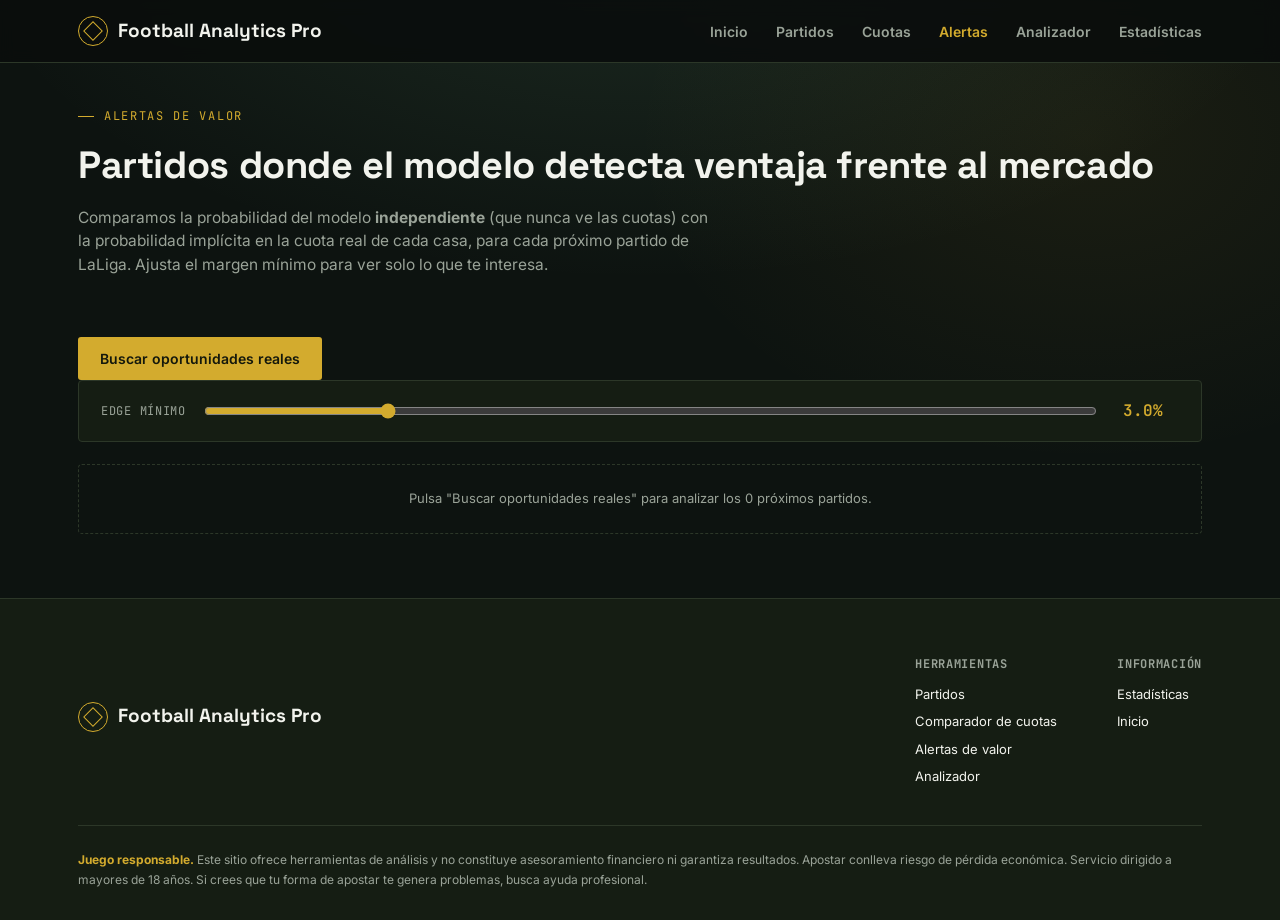
==== alertas.html @ 7ebad23a "varios compartimentos" ====
<!DOCTYPE html>
<html lang="es">
<head>
<meta charset="UTF-8">
<meta name="viewport" content="width=device-width, initial-scale=1.0">
<title>Alertas de valor — Football Analytics Pro</title>
<meta name="description" content="Escanea los próximos partidos reales de LaLiga y encuentra dónde el modelo independiente ve más valor que las casas de apuestas.">
<link rel="preconnect" href="https://fonts.googleapis.com">
<link rel="preconnect" href="https://fonts.gstatic.com" crossorigin>
<link href="https://fonts.googleapis.com/css2?family=Space+Grotesk:wght@500;600;700&family=Inter:wght@400;500;600;700&family=JetBrains+Mono:wght@400;500;600;700&display=swap" rel="stylesheet">
<link rel="stylesheet" href="styles.css">
</head>
<body>

<header>
  <div class="header-inner">
    <a class="logo" href="index.html"><span class="mark"></span> Football Analytics Pro</a>
    <nav>
      <a href="index.html">Inicio</a>
      <a href="partidos.html">Partidos</a>
      <a href="cuotas.html">Cuotas</a>
      <a href="alertas.html" class="active">Alertas</a>
      <a href="analizador.html">Analizador</a>
      <a href="estadisticas.html">Estadísticas</a>
    </nav>
  </div>
</header>

<div class="wrap">
  <div class="page-header">
    <div class="eyebrow">Alertas de valor</div>
    <h1>Partidos donde el modelo detecta ventaja frente al mercado</h1>
    <p class="lead">Comparamos la probabilidad del modelo <b>independiente</b> (que nunca ve las cuotas) con la probabilidad implícita en la cuota real de cada casa, para cada próximo partido de LaLiga. Ajusta el margen mínimo para ver solo lo que te interesa.</p>
  </div>
</div>

<section class="section" style="border-top:none; padding-top:20px;">
  <div class="wrap">

    <div class="predict-actions">
      <button class="btn" id="scanValueBtn" onclick="scanRealValueBets()">Buscar oportunidades reales</button>
      <span class="odds-hint" id="alertsProgress"></span>
    </div>

    <div class="threshold-row">
      <label for="thresholdInput">Edge mínimo</label>
      <input type="range" id="thresholdInput" min="0" max="15" step="0.5" value="3" oninput="renderAlerts()">
      <span class="threshold-value" id="thresholdValue">3.0%</span>
      <span class="alerts-count" id="alertsCount"></span>
    </div>

    <div id="alertsList">
      <div class="alerts-empty">Cargando próximos partidos…</div>
    </div>
  </div>
</section>

<footer>
  <div class="wrap">
    <div class="footer-grid">
      <div class="logo"><span class="mark"></span> Football Analytics Pro</div>
      <div class="footer-cols">
        <div class="footer-col">
          <h4>Herramientas</h4>
          <a href="partidos.html">Partidos</a>
          <a href="cuotas.html">Comparador de cuotas</a>
          <a href="alertas.html">Alertas de valor</a>
          <a href="analizador.html">Analizador</a>
        </div>
        <div class="footer-col">
          <h4>Información</h4>
          <a href="estadisticas.html">Estadísticas</a>
          <a href="index.html">Inicio</a>
        </div>
      </div>
    </div>
    <div class="responsible">
      <b>Juego responsable.</b> Este sitio ofrece herramientas de análisis y no constituye asesoramiento financiero ni garantiza resultados. Apostar conlleva riesgo de pérdida económica. Servicio dirigido a mayores de 18 años. Si crees que tu forma de apostar te genera problemas, busca ayuda profesional.
    </div>
  </div>
</footer>

<script src="common.js"></script>
<script>
let VALUE_DATA = [];
let VALUE_SCAN_RUNNING = false;

function findOddsEventForFixture(fixture){
  const h = normalizeKey(fixture.home), a = normalizeKey(fixture.away);
  return RAW_ODDS_EVENTS.find(ev => {
    const eh = normalizeKey(ev.home_team || "");
    const ea = normalizeKey(ev.away_team || "");
    return (eh.includes(h) || h.includes(eh)) && (ea.includes(a) || a.includes(ea));
  }) || null;
}

function averageOddsFromEvent(ev){
  const homeVals = [], drawVals = [], awayVals = [];
  (ev.bookmakers || []).forEach(b => {
    const outcomes = b.markets?.[0]?.outcomes || [];
    const price = name => outcomes.find(o => o.name === name)?.price;
    const h = price(ev.home_team), d = price("Draw"), a = price(ev.away_team);
    if(h) homeVals.push(h);
    if(d) drawVals.push(d);
    if(a) awayVals.push(a);
  });
  if(!homeVals.length || !drawVals.length || !awayVals.length) return null;
  const avg = arr => +(arr.reduce((s, v) => s + v, 0) / arr.length).toFixed(2);
  return {
    home: avg(homeVals), draw: avg(drawVals), away: avg(awayVals),
    bestHome: Math.max(...homeVals), bestDraw: Math.max(...drawVals), bestAway: Math.max(...awayVals),
  };
}

// Escanea los próximos partidos reales y compara la probabilidad del
// modelo INDEPENDIENTE (sin_cuotas — nunca ve el mercado) contra las
// cuotas reales. Comparar con "con_cuotas" sería circular: ese modelo
// ya se construye a partir del propio mercado.
async function scanRealValueBets(){
  if(VALUE_SCAN_RUNNING) return;
  VALUE_SCAN_RUNNING = true;

  const btn = document.getElementById("scanValueBtn");
  const progress = document.getElementById("alertsProgress");
  btn.disabled = true;
  VALUE_DATA = [];

  await loadAllRealOdds(SPORT_KEY);

  const candidates = DEMO_FIXTURES
    .map(f => ({ fixture: f, event: findOddsEventForFixture(f) }))
    .filter(c => c.event);

  if(candidates.length === 0){
    progress.textContent = "";
    document.getElementById("alertsCount").textContent = "0 oportunidades";
    document.getElementById("alertsList").innerHTML =
      `<div class="alerts-empty">No hay cuotas reales de mercado todavía para los próximos partidos.</div>`;
    btn.disabled = false;
    VALUE_SCAN_RUNNING = false;
    return;
  }

  for(let i = 0; i < candidates.length; i++){
    const { fixture, event } = candidates[i];
    progress.textContent = `Analizando partido ${i + 1} de ${candidates.length}: ${fixture.home} — ${fixture.away}…`;

    const homeR = resolveModelTeamName(fixture.home);
    const awayR = resolveModelTeamName(fixture.away);
    if(!homeR.name || !awayR.name) continue;

    const priced = averageOddsFromEvent(event);
    if(!priced) continue;

    const matchDate = fixture.isoDate || new Date().toISOString().slice(0, 10);

    try {
      const res = await fetch("/api/predict", {
        method: "POST",
        headers: { "Content-Type": "application/json" },
        body: JSON.stringify({
          home_team: homeR.name,
          away_team: awayR.name,
          match_date: matchDate,
          season: seasonFromDate(matchDate),
          odds_h: priced.home,
          odds_d: priced.draw,
          odds_a: priced.away,
        }),
      });
      const json = await res.json();
      if(!res.ok || json.ok === false) continue;

      const probs = json.data.sin_cuotas.probabilities;
      VALUE_DATA.push({
        fixture,
        outcomes: [
          { label: "1 · " + fixture.home, modelProb: Math.round(probs.H * 100), odd: priced.bestHome },
          { label: "X · Empate", modelProb: Math.round(probs.D * 100), odd: priced.bestDraw },
          { label: "2 · " + fixture.away, modelProb: Math.round(probs.A * 100), odd: priced.bestAway },
        ],
      });
    } catch (err) {
      continue;
    }
  }

  progress.textContent = "";
  btn.disabled = false;
  VALUE_SCAN_RUNNING = false;
  renderAlerts();
}

function renderAlerts(){
  const threshold = parseFloat(document.getElementById("thresholdInput").value);
  document.getElementById("thresholdValue").textContent = threshold.toFixed(1) + "%";

  const opportunities = [];
  VALUE_DATA.forEach(entry => {
    entry.outcomes.forEach(o => {
      const implied = 1 / o.odd;
      const edge = (o.modelProb / 100) - implied;
      if(edge * 100 >= threshold){
        opportunities.push({ fixture: entry.fixture, outcome: o, edge: edge * 100, implied: implied * 100 });
      }
    });
  });

  opportunities.sort((a, b) => b.edge - a.edge);

  document.getElementById("alertsCount").textContent =
    opportunities.length === 1 ? "1 oportunidad" : `${opportunities.length} oportunidades`;

  const list = document.getElementById("alertsList");
  if(VALUE_DATA.length === 0){
    list.innerHTML = `<div class="alerts-empty">Todavía no se ha analizado ningún partido. Pulsa "Buscar oportunidades reales" arriba.</div>`;
    return;
  }
  if(opportunities.length === 0){
    list.innerHTML = `<div class="alerts-empty">Ningún resultado real supera el edge mínimo seleccionado. Baja el umbral.</div>`;
    return;
  }

  list.innerHTML = opportunities.map(op => `
    <div class="alert-card">
      <div class="alert-match">${op.fixture.home} — ${op.fixture.away}<span>${op.fixture.comp} · ${op.outcome.label}</span></div>
      <div class="alert-metric"><div class="k">Cuota</div><div class="v">${op.outcome.odd.toFixed(2)}</div></div>
      <div class="alert-metric"><div class="k">Modelo (sin cuotas)</div><div class="v">${op.outcome.modelProb}%</div></div>
      <div class="alert-metric"><div class="k">Implícita</div><div class="v">${op.implied.toFixed(1)}%</div></div>
      <div class="alert-metric"><div class="k">Edge</div><div class="v pos">+${op.edge.toFixed(1)}%</div></div>
      <a class="btn secondary" style="grid-column:1/-1; justify-self:start"
        href="partidos.html?home=${encodeURIComponent(op.fixture.home)}&away=${encodeURIComponent(op.fixture.away)}">Ver informe del partido →</a>
    </div>
  `).join("");
}

(async () => {
  await loadModelTeams();
  await loadRealFixtures(LEAGUE_ID, SEASON);
  document.getElementById("alertsList").innerHTML =
    `<div class="alerts-empty">Pulsa "Buscar oportunidades reales" para analizar los ${DEMO_FIXTURES.length} próximos partidos.</div>`;
})();
</script>
</body>
</html>
---- styles.css ----
/* Estilos compartidos por todas las páginas de Football Analytics Pro.
   Un solo archivo para no repetir ~500 líneas de CSS en cada página —
   cada .html solo enlaza esto con <link rel="stylesheet" href="styles.css">,
   sin build step, igual de simple que antes. */

:root{
  --bg:            #0d1310;
  --surface:       #151d13;
  --surface-alt:   #1d271a;
  --line:          #2c3728;
  --gold:          #d3ab2e;
  --gold-dim:      #96792a;
  --pitch:         #4a7c59;
  --pitch-bright:  #7fc292;
  --text:          #f2f3ed;
  --text-muted:    #9aa398;
  --danger:        #d16657;
  --success:       #5cae7c;

  --font-display: 'Space Grotesk', sans-serif;
  --font-body: 'Inter', sans-serif;
  --font-mono: 'JetBrains Mono', monospace;
}

*{ box-sizing:border-box; }
html{ scroll-behavior:smooth; }

body{
  margin:0;
  background:
    radial-gradient(ellipse 1100px 600px at 50% -10%, rgba(127,194,146,0.14), transparent 62%),
    radial-gradient(ellipse 700px 500px at 85% 15%, rgba(211,171,46,0.07), transparent 65%),
    var(--bg);
  color:var(--text);
  font-family:var(--font-body);
  line-height:1.5;
}

a{ color:inherit; }

h1,h2,h3{
  font-family:var(--font-display);
  margin:0;
  letter-spacing:-0.01em;
}

.mono{ font-family:var(--font-mono); }

.eyebrow{
  font-family:var(--font-mono);
  text-transform:uppercase;
  letter-spacing:0.14em;
  font-size:12px;
  color:var(--gold);
  display:flex;
  align-items:center;
  gap:10px;
}
.eyebrow::before{
  content:"";
  width:16px; height:1px;
  background:var(--gold);
  display:inline-block;
}

.wrap{
  max-width:1180px;
  margin:0 auto;
  padding:0 28px;
}

/* ---------- header / navegación compartida ---------- */
header{
  position:sticky; top:0; z-index:50;
  background:rgba(10,14,12,0.92);
  backdrop-filter:blur(8px);
  border-bottom:1px solid var(--line);
}
.header-inner{
  max-width:1180px; margin:0 auto; padding:16px 28px;
  display:flex; align-items:center; justify-content:space-between;
  gap:20px;
}
@media (max-width:820px){
  .header-inner{ flex-wrap:wrap; }
}
.logo{
  display:flex; align-items:center; gap:10px;
  font-family:var(--font-display); font-weight:700; font-size:19px;
  text-decoration:none;
}
.logo .mark{
  width:30px; height:30px; border-radius:50%;
  border:1.5px solid var(--gold);
  display:flex; align-items:center; justify-content:center;
  position:relative;
}
.logo .mark::before{
  content:"";
  width:12px; height:12px;
  border:1px solid var(--gold);
  transform:rotate(45deg);
}
nav{ display:flex; gap:28px; }
nav a{
  text-decoration:none;
  font-size:14px; font-weight:600;
  color:var(--text-muted);
  transition:color .15s ease;
}
nav a:hover, nav a:focus-visible{ color:var(--text); }
nav a:focus-visible{ outline:2px solid var(--gold); outline-offset:4px; }
nav a.active{ color:var(--gold); }
nav a{ white-space:nowrap; }

/* En pantallas estrechas la navegación no desaparece (con varias
   páginas ya no es un simple ancla a una sección: es la única forma
   de moverse entre ellas) — pasa a una tira horizontal deslizable. */
@media (max-width:820px){
  nav{
    width:100%; order:3;
    overflow-x:auto; gap:20px;
    padding-top:12px; margin-top:4px;
    border-top:1px solid var(--line);
    -webkit-overflow-scrolling:touch;
  }
}

/* ---------- ticker (signature element) ---------- */
.ticker-outer{
  background:var(--surface);
  border-bottom:1px solid var(--line);
  overflow:hidden;
  white-space:nowrap;
  position:relative;
}
.ticker-outer::before, .ticker-outer::after{
  content:"";
  position:absolute; top:0; bottom:0; width:60px; z-index:2;
}
.ticker-outer::before{ left:0; background:linear-gradient(90deg, var(--surface), transparent); }
.ticker-outer::after{ right:0; background:linear-gradient(270deg, var(--surface), transparent); }
.ticker-track{
  display:inline-flex;
  animation:scrollTicker 38s linear infinite;
  padding:10px 0;
}
.ticker-track span{
  font-family:var(--font-mono);
  font-size:12.5px;
  color:var(--text-muted);
  padding:0 26px;
  border-right:1px solid var(--line);
}
.ticker-track span b{ color:var(--gold); font-weight:600; }
.ticker-track span .up{ color:var(--success); }
.ticker-track span .down{ color:var(--danger); }
@keyframes scrollTicker{
  from{ transform:translateX(0); }
  to{ transform:translateX(-50%); }
}
@media (prefers-reduced-motion: reduce){
  .ticker-track{ animation:none; }
}

/* ---------- hero ---------- */
.hero{
  position:relative;
  padding:72px 0 56px;
  overflow:hidden;
}
.hero::before{
  content:"";
  position:absolute;
  inset:0;
  background-image:
    linear-gradient(var(--line) 1px, transparent 1px),
    linear-gradient(90deg, var(--line) 1px, transparent 1px);
  background-size:64px 64px;
  background-position:center -1px;
  -webkit-mask-image:linear-gradient(to bottom, black 0%, black 40%, transparent 88%);
  mask-image:linear-gradient(to bottom, black 0%, black 40%, transparent 88%);
  opacity:0.9;
  pointer-events:none;
}
.hero-inner{ position:relative; z-index:1; max-width:1180px; margin:0 auto; padding:0 28px; }
.hero h1{
  font-size:clamp(32px, 5vw, 52px);
  font-weight:700;
  max-width:820px;
  margin-top:14px;
}
.hero p.lead{
  color:var(--text-muted);
  font-size:17px;
  max-width:560px;
  margin-top:16px;
}

/* ---------- cabecera de página interior (Partidos, Cuotas...) ---------- */
.page-header{
  padding:44px 0 8px;
}
.page-header h1{
  font-size:clamp(26px, 4vw, 38px);
  margin-top:12px;
}
.page-header p.lead{
  color:var(--text-muted);
  font-size:15.5px;
  max-width:640px;
  margin-top:12px;
}
.back-link{
  display:inline-flex; align-items:center; gap:6px;
  font-family:var(--font-mono); font-size:12.5px; color:var(--text-muted);
  text-decoration:none; margin-bottom:18px;
}
.back-link:hover{ color:var(--gold); }

.predictor{
  margin-top:40px;
  background:var(--surface);
  border:1px solid var(--line);
  border-radius:4px;
  padding:28px;
  max-width:760px;
}
.predictor-head{
  display:flex; justify-content:space-between; align-items:baseline;
  flex-wrap:wrap; gap:10px; margin-bottom:20px;
}
.predictor-head h3{ font-size:17px; }
.badge-demo{
  font-family:var(--font-mono); font-size:11px;
  color:var(--gold); border:1px solid var(--gold-dim);
  padding:3px 8px; border-radius:20px; white-space:nowrap;
}

.match-row{
  display:grid;
  grid-template-columns:1fr auto 1fr;
  gap:14px; align-items:center;
}
@media (max-width:560px){ .match-row{ grid-template-columns:1fr; } }

.field label{
  display:block; font-size:12px; color:var(--text-muted);
  margin-bottom:6px; font-family:var(--font-mono); text-transform:uppercase; letter-spacing:.06em;
}
input, select, textarea{
  width:100%;
  background:var(--surface-alt);
  border:1px solid var(--line);
  color:var(--text);
  padding:12px 14px;
  border-radius:3px;
  font-family:var(--font-body);
  font-size:14px;
}
textarea{ resize:vertical; }
input:focus-visible, select:focus-visible, button:focus-visible{
  outline:2px solid var(--gold); outline-offset:2px;
}
.vs-mark{
  font-family:var(--font-mono); color:var(--gold-dim);
  font-size:13px; text-align:center; padding-top:18px;
}

.btn{
  font-family:var(--font-body); font-weight:600; font-size:14px;
  background:var(--gold); color:#14180c;
  border:none; padding:13px 22px; border-radius:3px;
  cursor:pointer; transition:background .15s ease, transform .1s ease;
}
.btn:hover{ background:#dbb539; }
.btn:active{ transform:translateY(1px); }
.btn.secondary{
  background:transparent; color:var(--text); border:1px solid var(--line);
}
.btn.secondary:hover{ border-color:var(--gold-dim); }
.btn:disabled{ opacity:.55; cursor:default; }

.predict-actions{ margin-top:18px; display:flex; gap:12px; flex-wrap:wrap; }

.odds-row{
  display:grid;
  grid-template-columns:1fr 1fr 1fr 1fr;
  gap:10px; margin-top:14px;
}
.odds-row .field label{ font-size:11px; }
@media (max-width:560px){ .odds-row{ grid-template-columns:1fr 1fr; } }
.odds-hint{ font-size:12px; color:var(--text-muted); margin-top:8px; }
.advanced-markets{ margin-top:14px; border:1px solid var(--line); border-radius:3px; padding:12px 14px; }
.advanced-markets summary{ cursor:pointer; font-family:var(--font-mono); font-size:12px; text-transform:uppercase; letter-spacing:.06em; color:var(--gold-dim); }
.advanced-markets[open] summary{ margin-bottom:4px; }
.goal-markets-row{ display:grid; grid-template-columns:repeat(auto-fit, minmax(160px,1fr)); gap:12px; margin-top:12px; }
.goal-markets-row .xg-item{ background:var(--surface-alt); border:1px solid var(--line); border-radius:3px; padding:10px 12px; font-family:var(--font-mono); font-size:12px; color:var(--text-muted); }
.goal-markets-row .xg-item b{ display:block; font-family:var(--font-body); font-size:16px; color:var(--text); margin-top:4px; }
.predict-status{
  font-size:12px; margin-top:12px; font-family:var(--font-mono);
  min-height:16px;
}
.predict-status.ok{ color:var(--success); }
.predict-status.err{ color:var(--danger); }
.odds-source-tag{
  display:inline-block; font-family:var(--font-mono); font-size:11px;
  padding:2px 8px; border-radius:20px; margin-top:8px;
}
.odds-source-tag.live{ color:var(--success); border:1px solid var(--success); }
.odds-source-tag.demo{ color:var(--danger); border:1px solid var(--danger); }
.model-toggle{ display:flex; gap:8px; margin-top:14px; flex-wrap:wrap; }
.model-toggle-btn{
  font-family:var(--font-mono); font-size:11px; padding:7px 12px;
  border-radius:20px; border:1px solid var(--line); background:transparent;
  color:var(--text-muted); cursor:pointer;
}
.model-toggle-btn.active{ border-color:var(--gold); color:var(--gold); }
.model-toggle-hint{ font-size:12px; color:var(--text-muted); margin-top:8px; }

.result-panel{
  margin-top:22px; padding-top:22px; border-top:1px dashed var(--line);
  display:none;
}
.result-panel.visible{ display:block; }
.result-headline{ font-family:var(--font-display); font-size:19px; margin-bottom:16px; }
.prob-bars{ display:flex; flex-direction:column; gap:10px; }
.prob-row{ display:grid; grid-template-columns:110px 1fr 52px; gap:12px; align-items:center; }
.prob-row .label{ font-size:13px; color:var(--text-muted); }
.prob-track{ height:8px; background:var(--surface-alt); border-radius:20px; overflow:hidden; }
.prob-fill{ height:100%; background:linear-gradient(90deg, var(--gold-dim), var(--gold)); border-radius:20px; transition:width .5s ease; }
.prob-value{ font-family:var(--font-mono); font-size:13px; text-align:right; }
.xg-row{ display:flex; gap:28px; margin-top:18px; flex-wrap:wrap; }
.xg-item{ font-family:var(--font-mono); font-size:13px; color:var(--text-muted); }
.xg-item b{ display:block; font-size:22px; color:var(--text); font-family:var(--font-display); }

.ai-analysis{
  margin-top:18px; padding:16px 18px;
  background:var(--surface-alt); border:1px solid var(--line); border-radius:3px;
  font-size:13.5px; color:var(--text-muted); display:none;
}
.ai-analysis.visible{ display:block; }
.ai-analysis .ai-label{
  font-family:var(--font-mono); font-size:11px; text-transform:uppercase;
  letter-spacing:.06em; color:var(--gold); margin-bottom:8px; display:block;
}

/* ---------- generic section ---------- */
.section{ padding:64px 0; border-top:1px solid var(--line); }
.section:first-of-type{ border-top:none; }
.section-head{ margin-bottom:34px; max-width:640px; }
.section-head h2{ font-size:clamp(24px,3vw,32px); margin-top:12px; }
.section-head p{ color:var(--text-muted); margin-top:10px; font-size:15px; }

/* ---------- odds comparator ---------- */
.odds-table-wrap{
  background:var(--surface);
  border:1px solid var(--line);
  border-radius:4px;
  overflow-x:auto;
}
table{ width:100%; border-collapse:collapse; min-width:620px; }
thead th{
  text-align:left; font-family:var(--font-mono); font-size:11.5px;
  text-transform:uppercase; letter-spacing:.06em; color:var(--text-muted);
  padding:14px 18px; border-bottom:1px solid var(--line);
  white-space:nowrap;
}
tbody td{
  padding:14px 18px; font-size:14px; border-bottom:1px solid var(--line);
  font-family:var(--font-mono);
}
tbody tr:last-child td{ border-bottom:none; }
tbody td.bookie{ font-family:var(--font-body); font-weight:600; }
td.best{ color:var(--success); position:relative; }
td.best::after{ content:"▲"; font-size:9px; margin-left:6px; }

.arb-banner{
  margin-top:16px; padding:14px 18px; border-radius:4px;
  font-family:var(--font-mono); font-size:13px;
  border:1px solid var(--line); background:var(--surface-alt);
}
.arb-banner.active{ border-color:var(--success); color:var(--success); }
.arb-banner.inactive{ color:var(--text-muted); }

/* ---------- filtros ---------- */
.filters-bar{
  display:flex; flex-wrap:wrap; gap:12px; align-items:center;
  margin-bottom:20px;
}
.filters-bar .field{ min-width:170px; }
.filters-bar .field label{ margin-bottom:6px; }
.chip-group{ display:flex; flex-wrap:wrap; gap:8px; }
.chip{
  display:inline-flex; align-items:center; gap:7px;
  background:var(--surface-alt); border:1px solid var(--line);
  padding:8px 13px; border-radius:20px;
  font-family:var(--font-mono); font-size:12.5px; color:var(--text-muted);
  cursor:pointer; user-select:none; transition:border-color .15s ease, color .15s ease;
}
.chip input{ display:none; }
.chip .dot{ width:7px; height:7px; border-radius:50%; background:var(--line); transition:background .15s ease; }
.chip.active{ color:var(--text); border-color:var(--gold-dim); }
.chip.active .dot{ background:var(--gold); }

/* ---------- gráfico de cuotas ---------- */
.chart-panel{
  margin-top:18px;
  background:var(--surface); border:1px solid var(--line); border-radius:4px;
  padding:22px;
}
.chart-head{
  display:flex; justify-content:space-between; align-items:baseline;
  flex-wrap:wrap; gap:10px; margin-bottom:16px;
}
.chart-head h3{ font-size:15px; }
.chart-legend{ display:flex; gap:16px; }
.legend-item{ display:flex; align-items:center; gap:7px; font-family:var(--font-mono); font-size:12px; color:var(--text-muted); }
.legend-item .dot{ width:8px; height:8px; border-radius:50%; }
.chart-svg-wrap{ width:100%; overflow-x:auto; }
.chart-svg-wrap svg{ display:block; width:100%; height:auto; min-width:520px; }
.chart-axis-label{ font-family:var(--font-mono); font-size:10px; fill:var(--text-muted); }

/* ---------- alertas de valor ---------- */
.threshold-row{
  display:flex; align-items:center; gap:16px; flex-wrap:wrap;
  background:var(--surface); border:1px solid var(--line); border-radius:4px;
  padding:18px 22px; margin-bottom:22px;
}
.threshold-row label{
  font-family:var(--font-mono); font-size:12px; text-transform:uppercase;
  letter-spacing:.06em; color:var(--text-muted); white-space:nowrap;
}
.threshold-row input[type="range"]{
  flex:1; min-width:160px; accent-color:var(--gold);
  background:transparent; padding:0;
}
.threshold-value{
  font-family:var(--font-mono); font-weight:600; color:var(--gold);
  min-width:48px; text-align:right;
}
.alerts-count{ font-family:var(--font-mono); font-size:12px; color:var(--text-muted); }

.alert-card{
  display:grid;
  grid-template-columns:1fr auto auto auto auto;
  align-items:center; gap:18px;
  padding:16px 20px; background:var(--surface); border:1px solid var(--line);
  border-left:3px solid var(--success);
  border-radius:4px; margin-bottom:10px;
}
@media (max-width:820px){
  .alert-card{ grid-template-columns:1fr 1fr; row-gap:10px; }
}
.alert-match{ font-weight:600; font-size:14px; }
.alert-match span{ display:block; font-family:var(--font-mono); font-size:11.5px; color:var(--text-muted); font-weight:400; margin-top:2px; }
.alert-metric{ text-align:right; }
.alert-metric .k{ font-family:var(--font-mono); font-size:10.5px; text-transform:uppercase; color:var(--text-muted); letter-spacing:.05em; }
.alert-metric .v{ font-family:var(--font-mono); font-size:15px; font-weight:600; }
.alert-metric .v.pos{ color:var(--success); }
.alerts-empty{
  padding:24px; text-align:center; color:var(--text-muted); font-size:13px;
  border:1px dashed var(--line); border-radius:4px;
}

/* ---------- analyzer ---------- */
.analyzer-grid{
  display:grid; grid-template-columns:1fr 1fr; gap:24px;
}
@media (max-width:760px){ .analyzer-grid{ grid-template-columns:1fr; } }
.panel{
  background:var(--surface); border:1px solid var(--line); border-radius:4px; padding:26px;
}
.panel h3{ font-size:16px; margin-bottom:18px; }
.field-grid{ display:grid; grid-template-columns:1fr 1fr; gap:14px; }
.field-grid .field.full{ grid-column:1/-1; }

.analyzer-output{ margin-top:20px; display:flex; flex-direction:column; gap:12px; }
.out-row{
  display:flex; justify-content:space-between; align-items:center;
  padding:12px 14px; background:var(--surface-alt); border-radius:3px;
  font-size:13px;
}
.out-row .val{ font-family:var(--font-mono); font-weight:600; font-size:14px; }
.out-row.highlight{ border:1px solid var(--gold-dim); }
.out-row .val.pos{ color:var(--success); }
.out-row .val.neg{ color:var(--danger); }

/* ---------- stats ---------- */
.stats-grid{ display:grid; grid-template-columns:repeat(3,1fr); gap:20px; }
@media (max-width:820px){ .stats-grid{ grid-template-columns:1fr 1fr; } }
@media (max-width:560px){ .stats-grid{ grid-template-columns:1fr; } }
.stat-card{
  background:var(--surface); border:1px solid var(--line); border-radius:4px; padding:22px;
}
.stat-card .eyebrow{ margin-bottom:10px; }
.stat-card h3{ font-size:17px; margin-bottom:14px; }
.stat-line{
  display:flex; justify-content:space-between; font-size:13px;
  padding:8px 0; border-bottom:1px solid var(--line); color:var(--text-muted);
}
.stat-line:last-child{ border-bottom:none; }
.stat-line b{ color:var(--text); font-family:var(--font-mono); font-weight:600; }

/* ---------- fixtures / partidos ---------- */
.fixture{
  display:grid; grid-template-columns:100px 1fr 160px;
  align-items:center; gap:18px;
  padding:18px; background:var(--surface); border:1px solid var(--line);
  border-radius:4px; margin-bottom:12px;
  cursor:pointer; transition:border-color .15s ease;
}
.fixture:hover, .fixture:focus-visible{ border-color:var(--gold-dim); }
.fixture.active{ border-color:var(--gold); }
@media (max-width:640px){ .fixture{ grid-template-columns:1fr; text-align:left; } }
.fixture .time{ font-family:var(--font-mono); font-size:12px; color:var(--text-muted); }
.fixture .teams{ font-weight:600; font-size:15px; }
.fixture .teams span{ color:var(--text-muted); font-weight:400; font-size:12px; display:block; margin-top:2px; font-family:var(--font-mono); }
.fixture .cta{ font-family:var(--font-mono); font-size:12px; color:var(--gold-dim); text-align:right; }
@media (max-width:640px){ .fixture .cta{ text-align:left; margin-top:6px; } }
.mini-bar{ display:flex; height:6px; border-radius:20px; overflow:hidden; }
.mini-bar div:nth-child(1){ background:var(--gold); }
.mini-bar div:nth-child(2){ background:var(--line); }
.mini-bar div:nth-child(3){ background:var(--pitch); }
.fixture .pct{ font-family:var(--font-mono); font-size:11px; color:var(--text-muted); margin-top:6px; display:flex; justify-content:space-between; }

/* Panel de informe de partido (Partidos → clic en un partido) */
.match-detail{
  background:var(--surface); border:1px solid var(--gold-dim); border-radius:4px;
  padding:28px; margin-bottom:28px; display:none;
  scroll-margin-top:90px;
}
.match-detail.visible{ display:block; }
.match-detail-head{
  display:flex; justify-content:space-between; align-items:baseline; flex-wrap:wrap; gap:10px;
  margin-bottom:6px;
}
.match-detail-head h3{ font-size:20px; }
.match-detail-close{
  background:transparent; border:1px solid var(--line); color:var(--text-muted);
  border-radius:3px; padding:6px 10px; cursor:pointer; font-family:var(--font-mono); font-size:12px;
}
.match-detail-close:hover{ border-color:var(--gold-dim); color:var(--text); }

/* ---------- tarjetas de inicio ---------- */
.home-grid{ display:grid; grid-template-columns:repeat(3,1fr); gap:20px; margin-top:40px; }
@media (max-width:900px){ .home-grid{ grid-template-columns:1fr 1fr; } }
@media (max-width:560px){ .home-grid{ grid-template-columns:1fr; } }
.home-card{
  background:var(--surface); border:1px solid var(--line); border-radius:4px;
  padding:24px; text-decoration:none; color:var(--text);
  display:flex; flex-direction:column; gap:10px;
  transition:border-color .15s ease;
}
.home-card:hover{ border-color:var(--gold-dim); }
.home-card h3{ font-size:17px; }
.home-card p{ color:var(--text-muted); font-size:13.5px; margin:0; }
.home-card .go{ margin-top:auto; font-family:var(--font-mono); font-size:12px; color:var(--gold-dim); }

.featured-match{
  margin-top:40px; background:var(--surface); border:1px solid var(--line); border-radius:4px;
  padding:26px; max-width:640px;
}
.featured-match .teams{ font-family:var(--font-display); font-size:22px; margin-top:8px; }
.featured-match .meta{ font-family:var(--font-mono); font-size:12.5px; color:var(--text-muted); margin-top:4px; }

/* ---------- footer ---------- */
footer{
  border-top:1px solid var(--line);
  padding:40px 0 30px;
  background:var(--surface);
}
.footer-grid{ display:flex; justify-content:space-between; gap:30px; flex-wrap:wrap; }
.footer-cols{ display:flex; gap:60px; flex-wrap:wrap; }
.footer-col h4{ font-family:var(--font-mono); font-size:12px; text-transform:uppercase; letter-spacing:.06em; color:var(--text-muted); margin-bottom:12px; }
.footer-col a{ display:block; font-size:13px; text-decoration:none; color:var(--text); margin-bottom:8px; }
.footer-col a:hover{ color:var(--gold); }
.responsible{
  margin-top:30px; padding-top:24px; border-top:1px solid var(--line);
  font-size:12px; color:var(--text-muted); line-height:1.7;
}
.responsible b{ color:var(--gold); }
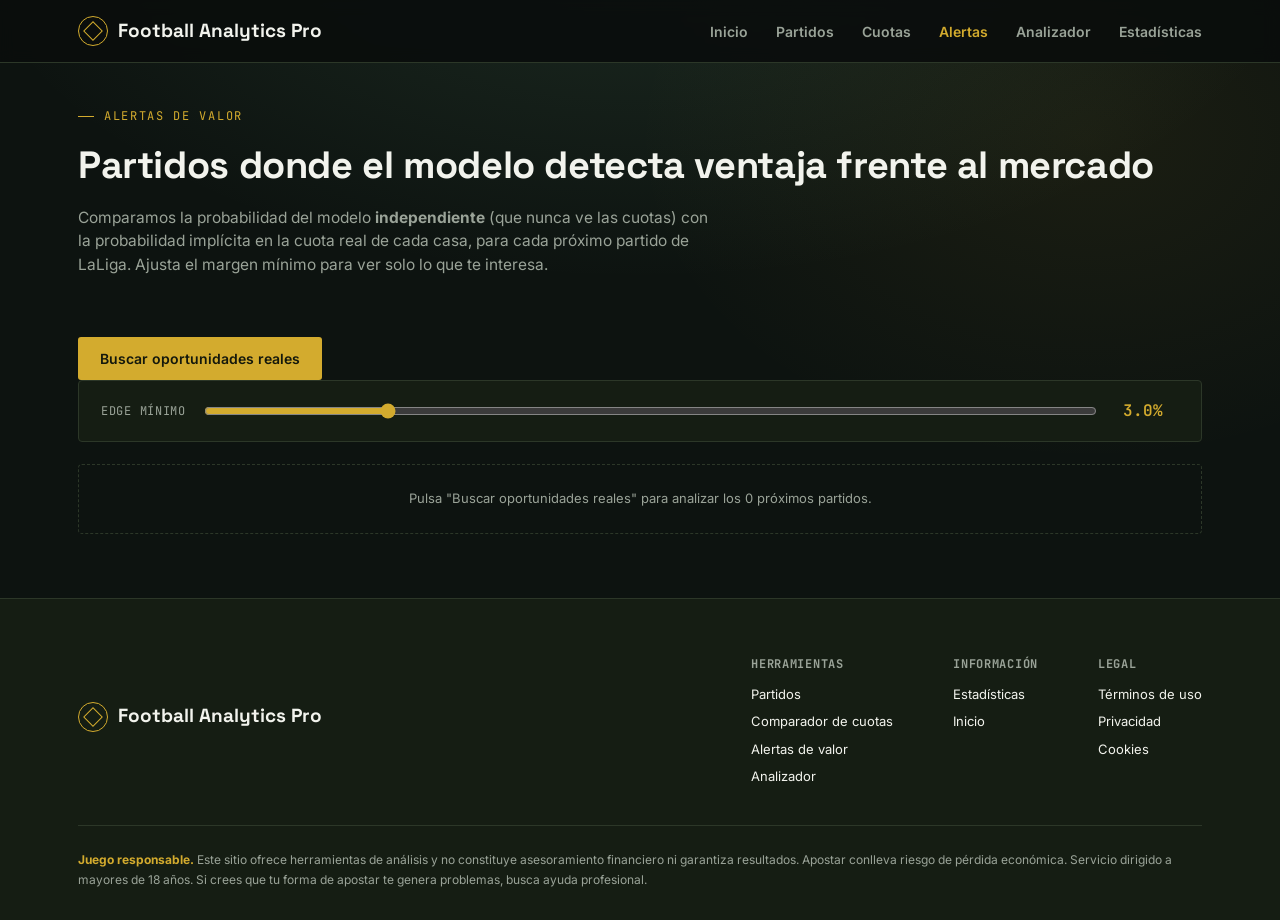
==== commit 154709f8: "revision para venta" ====
--- a/alertas.html
+++ b/alertas.html
@@ -4,7 +4,20 @@
 <meta charset="UTF-8">
 <meta name="viewport" content="width=device-width, initial-scale=1.0">
 <title>Alertas de valor — Football Analytics Pro</title>
-<meta name="description" content="Escanea los próximos partidos reales de LaLiga y encuentra dónde el modelo independiente ve más valor que las casas de apuestas.">
+<meta name="description" content="Escanea los próximos partidos de LaLiga y encuentra dónde el modelo independiente ve más valor que las casas de apuestas.">
+<link rel="icon" type="image/svg+xml" href="favicon.svg">
+<link rel="canonical" href="https://football-ai-web-self.vercel.app/alertas.html">
+<meta property="og:type" content="website">
+<meta property="og:site_name" content="Football Analytics Pro">
+<meta property="og:locale" content="es_ES">
+<meta property="og:title" content="Alertas de valor — Football Analytics Pro">
+<meta property="og:description" content="Escanea los próximos partidos de LaLiga y encuentra dónde el modelo independiente ve más valor que las casas de apuestas.">
+<meta property="og:url" content="https://football-ai-web-self.vercel.app/alertas.html">
+<meta property="og:image" content="https://football-ai-web-self.vercel.app/og-image.png">
+<meta name="twitter:card" content="summary_large_image">
+<meta name="twitter:title" content="Alertas de valor — Football Analytics Pro">
+<meta name="twitter:description" content="Escanea los próximos partidos de LaLiga y encuentra dónde el modelo independiente ve más valor que las casas de apuestas.">
+<meta name="twitter:image" content="https://football-ai-web-self.vercel.app/og-image.png">
 <link rel="preconnect" href="https://fonts.googleapis.com">
 <link rel="preconnect" href="https://fonts.gstatic.com" crossorigin>
 <link href="https://fonts.googleapis.com/css2?family=Space+Grotesk:wght@500;600;700&family=Inter:wght@400;500;600;700&family=JetBrains+Mono:wght@400;500;600;700&display=swap" rel="stylesheet">
@@ -72,6 +85,12 @@
           <a href="estadisticas.html">Estadísticas</a>
           <a href="index.html">Inicio</a>
         </div>
+        <div class="footer-col">
+          <h4>Legal</h4>
+          <a href="terminos.html">Términos de uso</a>
+          <a href="privacidad.html">Privacidad</a>
+          <a href="cookies.html">Cookies</a>
+        </div>
       </div>
     </div>
     <div class="responsible">
--- a/styles.css
+++ b/styles.css
@@ -557,6 +557,17 @@
 .home-card p{ color:var(--text-muted); font-size:13.5px; margin:0; }
 .home-card .go{ margin-top:auto; font-family:var(--font-mono); font-size:12px; color:var(--gold-dim); }
 
+/* ---------- "cómo funciona" (Inicio) ---------- */
+.how-it-works{ padding:56px 0 72px; border-top:1px solid var(--line); }
+.how-grid{ display:grid; grid-template-columns:repeat(3,1fr); gap:32px; margin-top:32px; }
+@media (max-width:820px){ .how-grid{ grid-template-columns:1fr; gap:28px; } }
+.how-step h3{ font-size:16px; margin:10px 0 8px; }
+.how-step p{ color:var(--text-muted); font-size:13.5px; line-height:1.6; margin:0; }
+.how-num{
+  font-family:var(--font-mono); font-size:13px; color:var(--gold-dim);
+  border:1px solid var(--line); border-radius:20px; padding:3px 10px;
+}
+
 .featured-match{
   margin-top:40px; background:var(--surface); border:1px solid var(--line); border-radius:4px;
   padding:26px; max-width:640px;
@@ -575,6 +586,20 @@
 .footer-col h4{ font-family:var(--font-mono); font-size:12px; text-transform:uppercase; letter-spacing:.06em; color:var(--text-muted); margin-bottom:12px; }
 .footer-col a{ display:block; font-size:13px; text-decoration:none; color:var(--text); margin-bottom:8px; }
 .footer-col a:hover{ color:var(--gold); }
+
+/* ---------- páginas legales (Términos, Privacidad, Cookies) ---------- */
+.legal{ max-width:760px; padding-bottom:64px; }
+.legal h2{ font-family:var(--font-display); font-size:19px; margin:36px 0 12px; }
+.legal h2:first-of-type{ margin-top:8px; }
+.legal p{ color:var(--text-muted); font-size:14.5px; line-height:1.7; margin:0 0 14px; }
+.legal ul{ margin:0 0 14px; padding-left:20px; }
+.legal li{ color:var(--text-muted); font-size:14.5px; line-height:1.7; margin-bottom:8px; }
+.legal b{ color:var(--text); }
+.legal code{ font-family:var(--font-mono); background:var(--surface-alt); padding:1px 6px; border-radius:3px; font-size:0.9em; }
+.legal-draft-note{
+  background:var(--surface); border:1px solid var(--line); border-left:3px solid var(--gold-dim);
+  border-radius:4px; padding:14px 16px; font-size:13px !important; margin-bottom:32px !important;
+}
 .responsible{
   margin-top:30px; padding-top:24px; border-top:1px solid var(--line);
   font-size:12px; color:var(--text-muted); line-height:1.7;
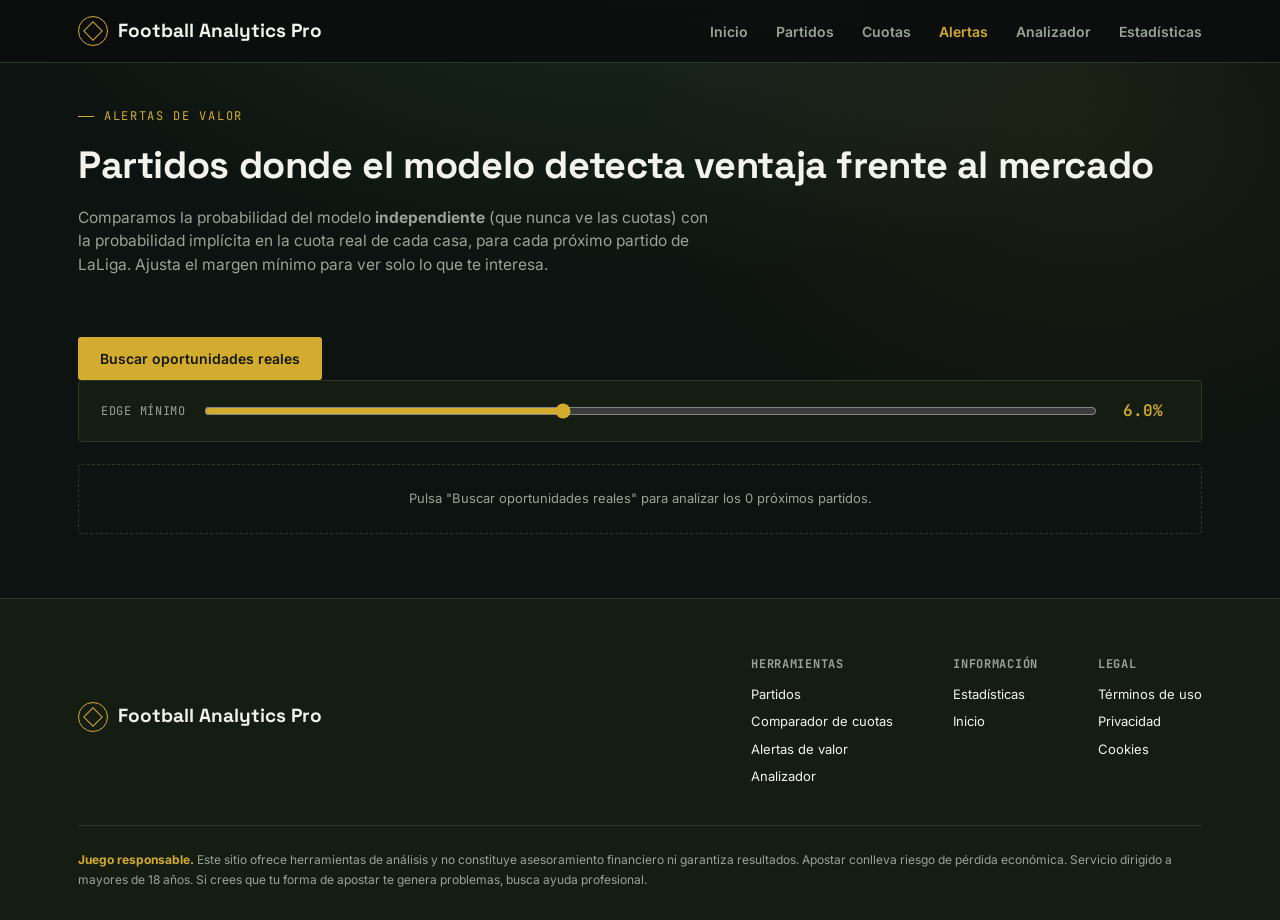
==== commit bdcba443: "change the roi" ====
--- a/alertas.html
+++ b/alertas.html
@@ -57,13 +57,13 @@
 
     <div class="threshold-row">
       <label for="thresholdInput">Edge mínimo</label>
-      <input type="range" id="thresholdInput" min="0" max="15" step="0.5" value="3" oninput="renderAlerts()">
-      <span class="threshold-value" id="thresholdValue">3.0%</span>
+      <input type="range" id="thresholdInput" min="0" max="15" step="0.5" value="6" oninput="renderAlerts()">
+      <span class="threshold-value" id="thresholdValue">6.0%</span>
       <span class="alerts-count" id="alertsCount"></span>
     </div>
 
     <div id="alertsList">
-      <div class="alerts-empty">Cargando próximos partidos…</div>
+      <div class="alerts-empty"><span class="spinner"></span>Cargando próximos partidos…</div>
     </div>
   </div>
 </section>
@@ -191,12 +191,28 @@
       if(!res.ok || json.ok === false) continue;
 
       const probs = json.data.sin_cuotas.probabilities;
+
+      // Favorito segun el mercado (cuota MEDIA, no la mejor -- para
+      // saber que opina el mercado en conjunto, no un solo libro suelto),
+      // normalizado para quitar el margen de la casa. Se usa para avisar
+      // en las alertas que apuestan contra un favorito claro: ver
+      // FAVORITE_THRESHOLD en renderAlerts() y la investigacion de esta
+      // sesion (decil de favoritos mas fuertes del mercado: sin_cuotas
+      // da de media 72.5% cuando la realidad es 85.4% -- infravalora
+      // sistematicamente al favorito claro, no es "valor" real).
+      const rawH = 1 / priced.home, rawD = 1 / priced.draw, rawA = 1 / priced.away;
+      const totalRaw = rawH + rawD + rawA;
+      const marketProbs = { H: rawH / totalRaw, D: rawD / totalRaw, A: rawA / totalRaw };
+      const favoriteKey = Object.keys(marketProbs).reduce((best, key) =>
+        marketProbs[key] > marketProbs[best] ? key : best, "H");
+
       VALUE_DATA.push({
         fixture,
+        marketFavorite: { key: favoriteKey, prob: marketProbs[favoriteKey] },
         outcomes: [
-          { label: "1 · " + fixture.home, modelProb: Math.round(probs.H * 100), odd: priced.bestHome },
-          { label: "X · Empate", modelProb: Math.round(probs.D * 100), odd: priced.bestDraw },
-          { label: "2 · " + fixture.away, modelProb: Math.round(probs.A * 100), odd: priced.bestAway },
+          { key: "H", label: "1 · " + fixture.home, modelProb: Math.round(probs.H * 100), odd: priced.bestHome },
+          { key: "D", label: "X · Empate", modelProb: Math.round(probs.D * 100), odd: priced.bestDraw },
+          { key: "A", label: "2 · " + fixture.away, modelProb: Math.round(probs.A * 100), odd: priced.bestAway },
         ],
       });
     } catch (err) {
@@ -209,6 +225,13 @@
   VALUE_SCAN_RUNNING = false;
   renderAlerts();
 }
+
+// Umbral de "favorito claro del mercado" a partir del cual, segun la
+// calibracion real comprobada esta sesion, sin_cuotas empieza a
+// infravalorarlo de forma sistematica (no es un numero de la literatura:
+// sale de agrupar los 816 partidos del holdout de test por decil de
+// favoritismo de mercado -- ver conversacion de la sesion 2026-08-20).
+const FAVORITE_THRESHOLD = 0.65;
 
 function renderAlerts(){
   const threshold = parseFloat(document.getElementById("thresholdInput").value);
@@ -220,7 +243,13 @@
       const implied = 1 / o.odd;
       const edge = (o.modelProb / 100) - implied;
       if(edge * 100 >= threshold){
-        opportunities.push({ fixture: entry.fixture, outcome: o, edge: edge * 100, implied: implied * 100 });
+        const isAgainstStrongFavorite = !!entry.marketFavorite &&
+          o.key !== entry.marketFavorite.key &&
+          entry.marketFavorite.prob >= FAVORITE_THRESHOLD;
+        opportunities.push({
+          fixture: entry.fixture, outcome: o, edge: edge * 100, implied: implied * 100,
+          isAgainstStrongFavorite,
+        });
       }
     });
   });
@@ -241,12 +270,15 @@
   }
 
   list.innerHTML = opportunities.map(op => `
-    <div class="alert-card">
+    <div class="alert-card${op.isAgainstStrongFavorite ? " caution" : ""}">
       <div class="alert-match">${op.fixture.home} — ${op.fixture.away}<span>${op.fixture.comp} · ${op.outcome.label}</span></div>
       <div class="alert-metric"><div class="k">Cuota</div><div class="v">${op.outcome.odd.toFixed(2)}</div></div>
       <div class="alert-metric"><div class="k">Modelo (sin cuotas)</div><div class="v">${op.outcome.modelProb}%</div></div>
       <div class="alert-metric"><div class="k">Implícita</div><div class="v">${op.implied.toFixed(1)}%</div></div>
       <div class="alert-metric"><div class="k">Edge</div><div class="v pos">+${op.edge.toFixed(1)}%</div></div>
+      ${op.isAgainstStrongFavorite ? `
+        <div class="alert-caveat">⚠ Va en contra de un favorito claro del mercado. En este tipo de partidos comprobamos que el modelo independiente tiende a infravalorar al favorito — trata este "valor" con más cautela que el resto.</div>
+      ` : ""}
       <a class="btn secondary" style="grid-column:1/-1; justify-self:start"
         href="partidos.html?home=${encodeURIComponent(op.fixture.home)}&away=${encodeURIComponent(op.fixture.away)}">Ver informe del partido →</a>
     </div>
@@ -260,5 +292,6 @@
     `<div class="alerts-empty">Pulsa "Buscar oportunidades reales" para analizar los ${DEMO_FIXTURES.length} próximos partidos.</div>`;
 })();
 </script>
+<script defer src="/_vercel/insights/script.js"></script>
 </body>
 </html>
--- a/styles.css
+++ b/styles.css
@@ -10,6 +10,11 @@
   --line:          #2c3728;
   --gold:          #d3ab2e;
   --gold-dim:      #96792a;
+  /* Igual que --gold-dim pero aclarado para pasar 4.5:1 de contraste (WCAG AA)
+     cuando se usa como texto pequeño (12-13px) sobre --surface/--surface-alt —
+     --gold-dim se queda en 3.7-4.2:1 ahí, insuficiente para texto normal
+     (sí vale para bordes/fondos, donde el umbral AA es 3:1). */
+  --gold-dim-text: #aa8930;
   --pitch:         #4a7c59;
   --pitch-bright:  #7fc292;
   --text:          #f2f3ed;
@@ -123,6 +128,11 @@
     padding-top:12px; margin-top:4px;
     border-top:1px solid var(--line);
     -webkit-overflow-scrolling:touch;
+    /* Degradado fijo en el borde derecho -- sin esto, nada indica que el
+       menu tiene mas enlaces fuera de pantalla (Analizador/Estadisticas
+       quedaban invisibles sin pista de que se podia deslizar). */
+    -webkit-mask-image:linear-gradient(90deg, black calc(100% - 28px), transparent);
+    mask-image:linear-gradient(90deg, black calc(100% - 28px), transparent);
   }
 }
 
@@ -161,6 +171,19 @@
 }
 @media (prefers-reduced-motion: reduce){
   .ticker-track{ animation:none; }
+}
+
+/* ---------- spinner de carga ---------- */
+.spinner{
+  display:inline-block; width:13px; height:13px;
+  border:2px solid var(--line); border-top-color:var(--gold);
+  border-radius:50%;
+  animation:spin .7s linear infinite;
+  vertical-align:-2px; margin-right:8px;
+}
+@keyframes spin{ to{ transform:rotate(360deg); } }
+@media (prefers-reduced-motion: reduce){
+  .spinner{ animation:none; }
 }
 
 /* ---------- hero ---------- */
@@ -263,7 +286,7 @@
   outline:2px solid var(--gold); outline-offset:2px;
 }
 .vs-mark{
-  font-family:var(--font-mono); color:var(--gold-dim);
+  font-family:var(--font-mono); color:var(--gold-dim-text);
   font-size:13px; text-align:center; padding-top:18px;
 }
 
@@ -292,7 +315,7 @@
 @media (max-width:560px){ .odds-row{ grid-template-columns:1fr 1fr; } }
 .odds-hint{ font-size:12px; color:var(--text-muted); margin-top:8px; }
 .advanced-markets{ margin-top:14px; border:1px solid var(--line); border-radius:3px; padding:12px 14px; }
-.advanced-markets summary{ cursor:pointer; font-family:var(--font-mono); font-size:12px; text-transform:uppercase; letter-spacing:.06em; color:var(--gold-dim); }
+.advanced-markets summary{ cursor:pointer; font-family:var(--font-mono); font-size:12px; text-transform:uppercase; letter-spacing:.06em; color:var(--gold-dim-text); }
 .advanced-markets[open] summary{ margin-bottom:4px; }
 .goal-markets-row{ display:grid; grid-template-columns:repeat(auto-fit, minmax(160px,1fr)); gap:12px; margin-top:12px; }
 .goal-markets-row .xg-item{ background:var(--surface-alt); border:1px solid var(--line); border-radius:3px; padding:10px 12px; font-family:var(--font-mono); font-size:12px; color:var(--text-muted); }
@@ -352,6 +375,19 @@
 .section-head h2{ font-size:clamp(24px,3vw,32px); margin-top:12px; }
 .section-head p{ color:var(--text-muted); margin-top:10px; font-size:15px; }
 
+/* ---------- histórico de predicciones (Estadísticas) ---------- */
+.accuracy-row{ display:grid; grid-template-columns:repeat(2,1fr); gap:20px; margin-bottom:28px; }
+@media (max-width:560px){ .accuracy-row{ grid-template-columns:1fr; } }
+.accuracy-tile{
+  background:var(--surface); border:1px solid var(--line); border-radius:4px; padding:22px 24px;
+}
+.accuracy-tile .label{ font-family:var(--font-mono); font-size:12px; text-transform:uppercase; letter-spacing:.06em; color:var(--text-muted); }
+.accuracy-tile .value{ font-family:var(--font-display); font-size:36px; font-weight:700; margin-top:8px; color:var(--pitch-bright); }
+.accuracy-tile .sub{ color:var(--text-muted); font-size:12.5px; margin-top:4px; }
+.history-correct{ color:var(--success); }
+.history-wrong{ color:var(--danger); }
+.section-head p{ color:var(--text-muted); margin-top:10px; font-size:15px; }
+
 /* ---------- odds comparator ---------- */
 .odds-table-wrap{
   background:var(--surface);
@@ -403,6 +439,26 @@
 .chip.active{ color:var(--text); border-color:var(--gold-dim); }
 .chip.active .dot{ background:var(--gold); }
 
+/* Filtro de casas de apuestas: colapsado por defecto -- con 20+ casas,
+   mostrarlas todas siempre era mucho ruido visual antes de que el
+   usuario haya hecho nada. */
+.bookie-filter summary{
+  cursor:pointer; list-style:none;
+  font-family:var(--font-mono); font-size:12.5px; color:var(--text-muted);
+  padding:8px 0; user-select:none;
+}
+.bookie-filter summary::-webkit-details-marker{ display:none; }
+.bookie-filter summary::before{ content:"▸ "; color:var(--gold-dim-text); }
+.bookie-filter[open] summary::before{ content:"▾ "; }
+.bookie-filter summary:hover{ color:var(--text); }
+.bookie-filter-actions{ display:flex; gap:14px; margin:6px 0 10px; }
+.bookie-filter-actions button{
+  background:none; border:none; padding:0;
+  font-family:var(--font-mono); font-size:11.5px; color:var(--gold-dim-text);
+  cursor:pointer; text-decoration:underline;
+}
+.bookie-filter-actions button:hover{ color:var(--gold); }
+
 /* ---------- gráfico de cuotas ---------- */
 .chart-panel{
   margin-top:18px;
@@ -458,6 +514,15 @@
 .alert-metric .k{ font-family:var(--font-mono); font-size:10.5px; text-transform:uppercase; color:var(--text-muted); letter-spacing:.05em; }
 .alert-metric .v{ font-family:var(--font-mono); font-size:15px; font-weight:600; }
 .alert-metric .v.pos{ color:var(--success); }
+/* Alerta contra un favorito claro del mercado -- ver FAVORITE_THRESHOLD
+   en alertas.html. Ambar, no rojo: es una cautela de calibracion
+   comprobada, no un error real. */
+.alert-card.caution{ border-left-color:var(--gold-dim); }
+.alert-caveat{
+  grid-column:1/-1;
+  font-family:var(--font-mono); font-size:11.5px; color:var(--gold-dim-text);
+  border-top:1px dashed var(--line); padding-top:10px;
+}
 .alerts-empty{
   padding:24px; text-align:center; color:var(--text-muted); font-size:13px;
   border:1px dashed var(--line); border-radius:4px;
@@ -516,7 +581,7 @@
 .fixture .time{ font-family:var(--font-mono); font-size:12px; color:var(--text-muted); }
 .fixture .teams{ font-weight:600; font-size:15px; }
 .fixture .teams span{ color:var(--text-muted); font-weight:400; font-size:12px; display:block; margin-top:2px; font-family:var(--font-mono); }
-.fixture .cta{ font-family:var(--font-mono); font-size:12px; color:var(--gold-dim); text-align:right; }
+.fixture .cta{ font-family:var(--font-mono); font-size:12px; color:var(--gold-dim-text); text-align:right; }
 @media (max-width:640px){ .fixture .cta{ text-align:left; margin-top:6px; } }
 .mini-bar{ display:flex; height:6px; border-radius:20px; overflow:hidden; }
 .mini-bar div:nth-child(1){ background:var(--gold); }
@@ -555,7 +620,7 @@
 .home-card:hover{ border-color:var(--gold-dim); }
 .home-card h3{ font-size:17px; }
 .home-card p{ color:var(--text-muted); font-size:13.5px; margin:0; }
-.home-card .go{ margin-top:auto; font-family:var(--font-mono); font-size:12px; color:var(--gold-dim); }
+.home-card .go{ margin-top:auto; font-family:var(--font-mono); font-size:12px; color:var(--gold-dim-text); }
 
 /* ---------- "cómo funciona" (Inicio) ---------- */
 .how-it-works{ padding:56px 0 72px; border-top:1px solid var(--line); }
@@ -564,7 +629,7 @@
 .how-step h3{ font-size:16px; margin:10px 0 8px; }
 .how-step p{ color:var(--text-muted); font-size:13.5px; line-height:1.6; margin:0; }
 .how-num{
-  font-family:var(--font-mono); font-size:13px; color:var(--gold-dim);
+  font-family:var(--font-mono); font-size:13px; color:var(--gold-dim-text);
   border:1px solid var(--line); border-radius:20px; padding:3px 10px;
 }
 
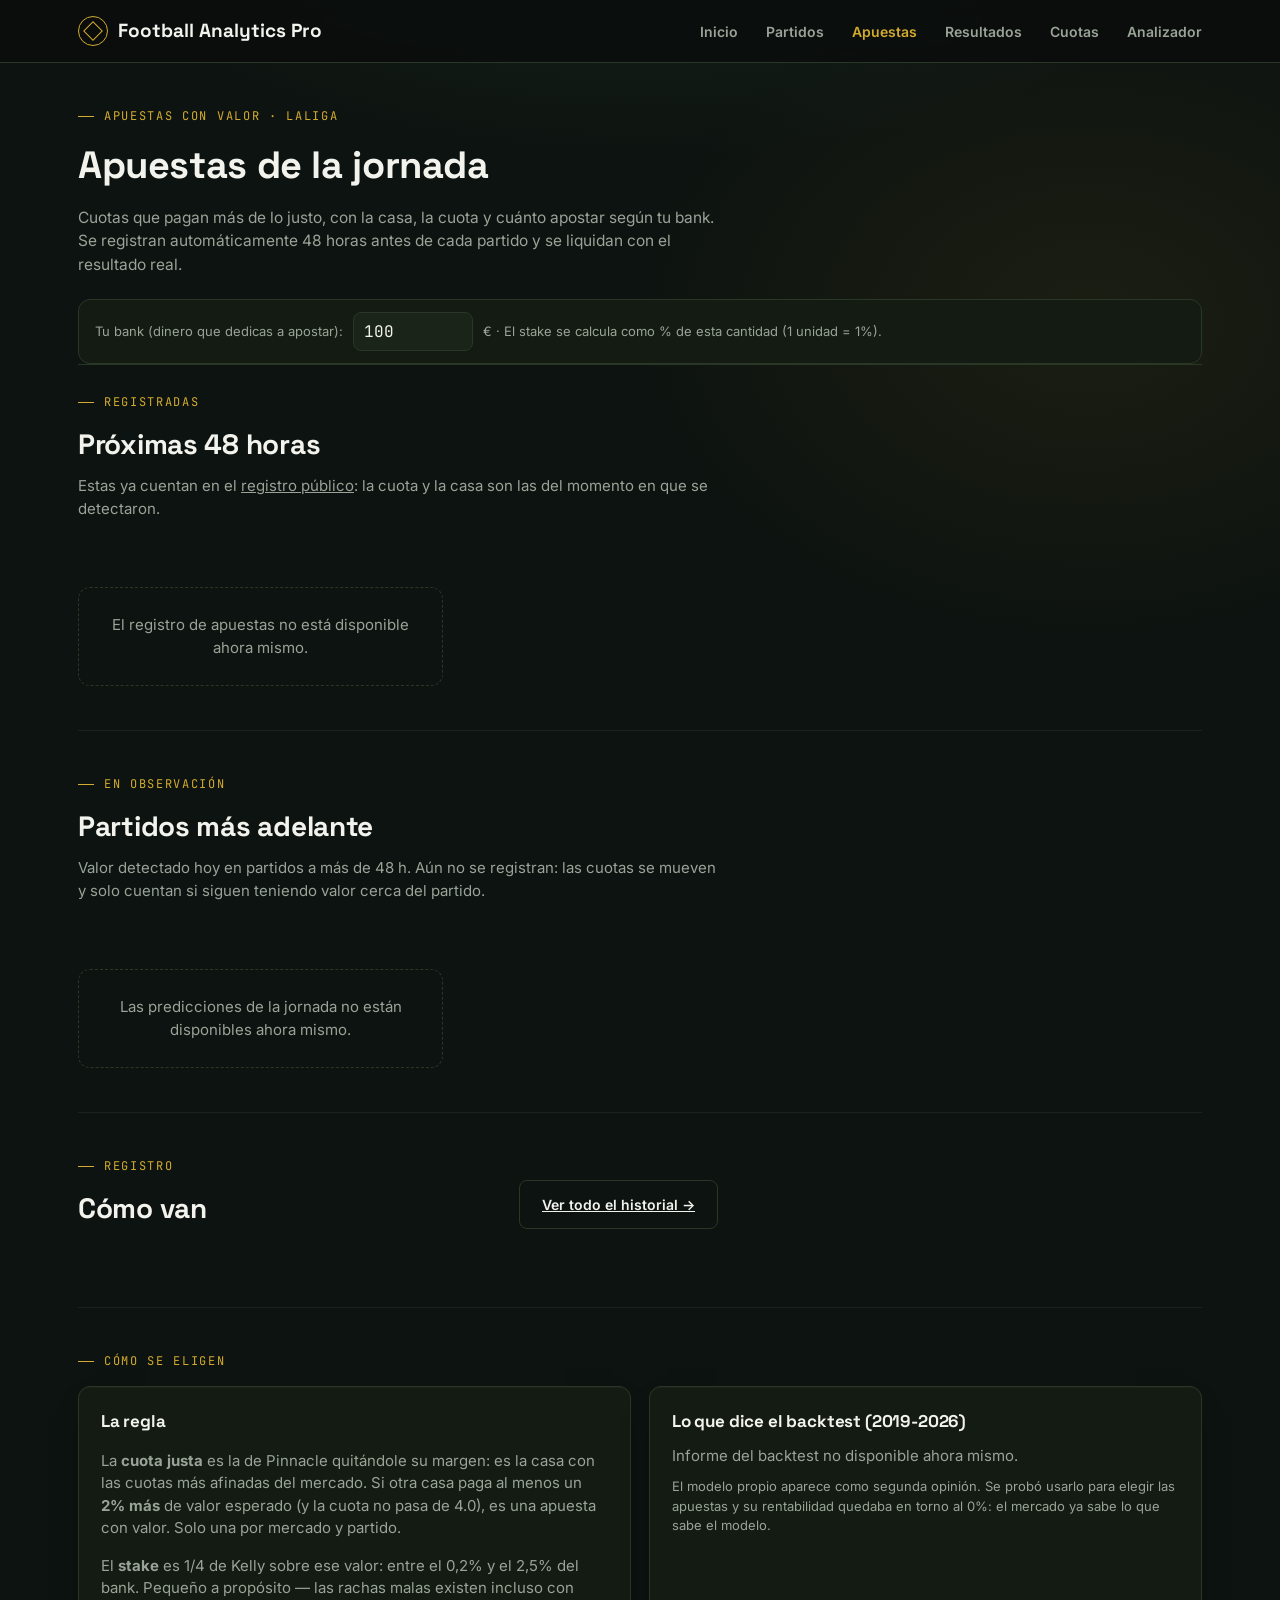
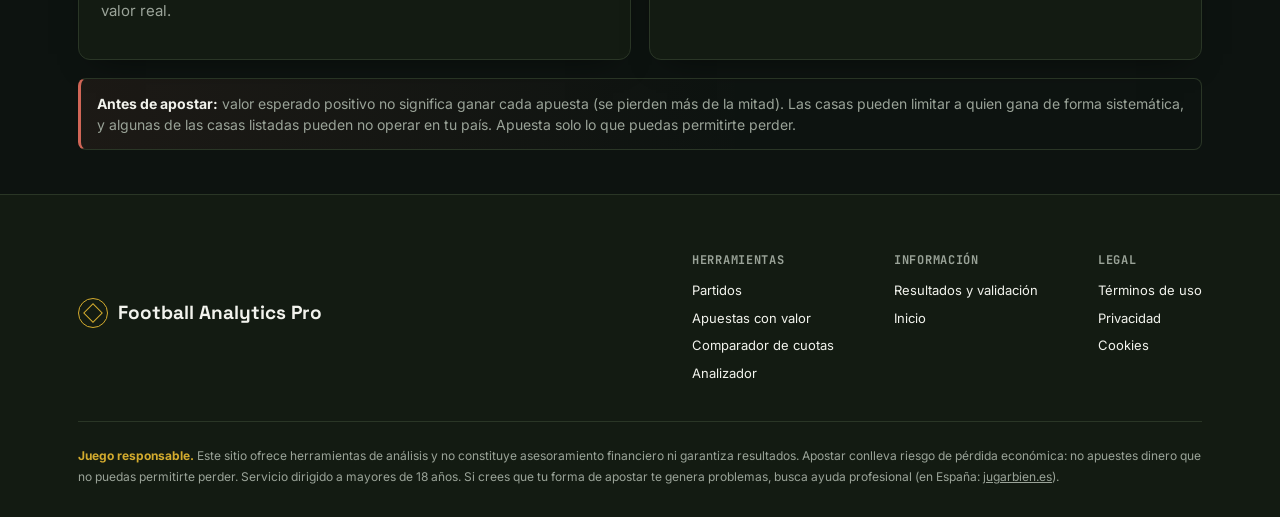
==== commit a37401b0: "gran cambio 3nov" ====
--- a/alertas.html
+++ b/alertas.html
@@ -3,295 +3,17 @@
 <head>
 <meta charset="UTF-8">
 <meta name="viewport" content="width=device-width, initial-scale=1.0">
-<title>Alertas de valor — Football Analytics Pro</title>
-<meta name="description" content="Escanea los próximos partidos de LaLiga y encuentra dónde el modelo independiente ve más valor que las casas de apuestas.">
+<title>Apuestas con valor — Football Analytics Pro</title>
+<!-- "Alertas de valor" se sustituyó en noviembre de 2026 por la página de
+     Apuestas (nueva regla validada con cuotas reales). Se mantiene esta URL
+     para que no se rompan enlaces antiguos. -->
+<meta http-equiv="refresh" content="0; url=apuestas.html">
+<link rel="canonical" href="https://football-ai-web-self.vercel.app/apuestas.html">
+<meta name="robots" content="noindex">
 <link rel="icon" type="image/svg+xml" href="favicon.svg">
-<link rel="canonical" href="https://football-ai-web-self.vercel.app/alertas.html">
-<meta property="og:type" content="website">
-<meta property="og:site_name" content="Football Analytics Pro">
-<meta property="og:locale" content="es_ES">
-<meta property="og:title" content="Alertas de valor — Football Analytics Pro">
-<meta property="og:description" content="Escanea los próximos partidos de LaLiga y encuentra dónde el modelo independiente ve más valor que las casas de apuestas.">
-<meta property="og:url" content="https://football-ai-web-self.vercel.app/alertas.html">
-<meta property="og:image" content="https://football-ai-web-self.vercel.app/og-image.png">
-<meta name="twitter:card" content="summary_large_image">
-<meta name="twitter:title" content="Alertas de valor — Football Analytics Pro">
-<meta name="twitter:description" content="Escanea los próximos partidos de LaLiga y encuentra dónde el modelo independiente ve más valor que las casas de apuestas.">
-<meta name="twitter:image" content="https://football-ai-web-self.vercel.app/og-image.png">
-<link rel="preconnect" href="https://fonts.googleapis.com">
-<link rel="preconnect" href="https://fonts.gstatic.com" crossorigin>
-<link href="https://fonts.googleapis.com/css2?family=Space+Grotesk:wght@500;600;700&family=Inter:wght@400;500;600;700&family=JetBrains+Mono:wght@400;500;600;700&display=swap" rel="stylesheet">
-<link rel="stylesheet" href="styles.css">
 </head>
-<body>
-
-<header>
-  <div class="header-inner">
-    <a class="logo" href="index.html"><span class="mark"></span> Football Analytics Pro</a>
-    <nav>
-      <a href="index.html">Inicio</a>
-      <a href="partidos.html">Partidos</a>
-      <a href="cuotas.html">Cuotas</a>
-      <a href="alertas.html" class="active">Alertas</a>
-      <a href="analizador.html">Analizador</a>
-      <a href="estadisticas.html">Estadísticas</a>
-    </nav>
-  </div>
-</header>
-
-<div class="wrap">
-  <div class="page-header">
-    <div class="eyebrow">Alertas de valor</div>
-    <h1>Partidos donde el modelo detecta ventaja frente al mercado</h1>
-    <p class="lead">Comparamos la probabilidad del modelo <b>independiente</b> (que nunca ve las cuotas) con la probabilidad implícita en la cuota real de cada casa, para cada próximo partido de LaLiga. Ajusta el margen mínimo para ver solo lo que te interesa.</p>
-  </div>
-</div>
-
-<section class="section" style="border-top:none; padding-top:20px;">
-  <div class="wrap">
-
-    <div class="predict-actions">
-      <button class="btn" id="scanValueBtn" onclick="scanRealValueBets()">Buscar oportunidades reales</button>
-      <span class="odds-hint" id="alertsProgress"></span>
-    </div>
-
-    <div class="threshold-row">
-      <label for="thresholdInput">Edge mínimo</label>
-      <input type="range" id="thresholdInput" min="0" max="15" step="0.5" value="6" oninput="renderAlerts()">
-      <span class="threshold-value" id="thresholdValue">6.0%</span>
-      <span class="alerts-count" id="alertsCount"></span>
-    </div>
-
-    <div id="alertsList">
-      <div class="alerts-empty"><span class="spinner"></span>Cargando próximos partidos…</div>
-    </div>
-  </div>
-</section>
-
-<footer>
-  <div class="wrap">
-    <div class="footer-grid">
-      <div class="logo"><span class="mark"></span> Football Analytics Pro</div>
-      <div class="footer-cols">
-        <div class="footer-col">
-          <h4>Herramientas</h4>
-          <a href="partidos.html">Partidos</a>
-          <a href="cuotas.html">Comparador de cuotas</a>
-          <a href="alertas.html">Alertas de valor</a>
-          <a href="analizador.html">Analizador</a>
-        </div>
-        <div class="footer-col">
-          <h4>Información</h4>
-          <a href="estadisticas.html">Estadísticas</a>
-          <a href="index.html">Inicio</a>
-        </div>
-        <div class="footer-col">
-          <h4>Legal</h4>
-          <a href="terminos.html">Términos de uso</a>
-          <a href="privacidad.html">Privacidad</a>
-          <a href="cookies.html">Cookies</a>
-        </div>
-      </div>
-    </div>
-    <div class="responsible">
-      <b>Juego responsable.</b> Este sitio ofrece herramientas de análisis y no constituye asesoramiento financiero ni garantiza resultados. Apostar conlleva riesgo de pérdida económica. Servicio dirigido a mayores de 18 años. Si crees que tu forma de apostar te genera problemas, busca ayuda profesional.
-    </div>
-  </div>
-</footer>
-
-<script src="common.js"></script>
-<script>
-let VALUE_DATA = [];
-let VALUE_SCAN_RUNNING = false;
-
-function findOddsEventForFixture(fixture){
-  const h = normalizeKey(fixture.home), a = normalizeKey(fixture.away);
-  return RAW_ODDS_EVENTS.find(ev => {
-    const eh = normalizeKey(ev.home_team || "");
-    const ea = normalizeKey(ev.away_team || "");
-    return (eh.includes(h) || h.includes(eh)) && (ea.includes(a) || a.includes(ea));
-  }) || null;
-}
-
-function averageOddsFromEvent(ev){
-  const homeVals = [], drawVals = [], awayVals = [];
-  (ev.bookmakers || []).forEach(b => {
-    const outcomes = b.markets?.[0]?.outcomes || [];
-    const price = name => outcomes.find(o => o.name === name)?.price;
-    const h = price(ev.home_team), d = price("Draw"), a = price(ev.away_team);
-    if(h) homeVals.push(h);
-    if(d) drawVals.push(d);
-    if(a) awayVals.push(a);
-  });
-  if(!homeVals.length || !drawVals.length || !awayVals.length) return null;
-  const avg = arr => +(arr.reduce((s, v) => s + v, 0) / arr.length).toFixed(2);
-  return {
-    home: avg(homeVals), draw: avg(drawVals), away: avg(awayVals),
-    bestHome: Math.max(...homeVals), bestDraw: Math.max(...drawVals), bestAway: Math.max(...awayVals),
-  };
-}
-
-// Escanea los próximos partidos reales y compara la probabilidad del
-// modelo INDEPENDIENTE (sin_cuotas — nunca ve el mercado) contra las
-// cuotas reales. Comparar con "con_cuotas" sería circular: ese modelo
-// ya se construye a partir del propio mercado.
-async function scanRealValueBets(){
-  if(VALUE_SCAN_RUNNING) return;
-  VALUE_SCAN_RUNNING = true;
-
-  const btn = document.getElementById("scanValueBtn");
-  const progress = document.getElementById("alertsProgress");
-  btn.disabled = true;
-  VALUE_DATA = [];
-
-  await loadAllRealOdds(SPORT_KEY);
-
-  const candidates = DEMO_FIXTURES
-    .map(f => ({ fixture: f, event: findOddsEventForFixture(f) }))
-    .filter(c => c.event);
-
-  if(candidates.length === 0){
-    progress.textContent = "";
-    document.getElementById("alertsCount").textContent = "0 oportunidades";
-    document.getElementById("alertsList").innerHTML =
-      `<div class="alerts-empty">No hay cuotas reales de mercado todavía para los próximos partidos.</div>`;
-    btn.disabled = false;
-    VALUE_SCAN_RUNNING = false;
-    return;
-  }
-
-  for(let i = 0; i < candidates.length; i++){
-    const { fixture, event } = candidates[i];
-    progress.textContent = `Analizando partido ${i + 1} de ${candidates.length}: ${fixture.home} — ${fixture.away}…`;
-
-    const homeR = resolveModelTeamName(fixture.home);
-    const awayR = resolveModelTeamName(fixture.away);
-    if(!homeR.name || !awayR.name) continue;
-
-    const priced = averageOddsFromEvent(event);
-    if(!priced) continue;
-
-    const matchDate = fixture.isoDate || new Date().toISOString().slice(0, 10);
-
-    try {
-      const res = await fetch("/api/predict", {
-        method: "POST",
-        headers: { "Content-Type": "application/json" },
-        body: JSON.stringify({
-          home_team: homeR.name,
-          away_team: awayR.name,
-          match_date: matchDate,
-          season: seasonFromDate(matchDate),
-          odds_h: priced.home,
-          odds_d: priced.draw,
-          odds_a: priced.away,
-        }),
-      });
-      const json = await res.json();
-      if(!res.ok || json.ok === false) continue;
-
-      const probs = json.data.sin_cuotas.probabilities;
-
-      // Favorito segun el mercado (cuota MEDIA, no la mejor -- para
-      // saber que opina el mercado en conjunto, no un solo libro suelto),
-      // normalizado para quitar el margen de la casa. Se usa para avisar
-      // en las alertas que apuestan contra un favorito claro: ver
-      // FAVORITE_THRESHOLD en renderAlerts() y la investigacion de esta
-      // sesion (decil de favoritos mas fuertes del mercado: sin_cuotas
-      // da de media 72.5% cuando la realidad es 85.4% -- infravalora
-      // sistematicamente al favorito claro, no es "valor" real).
-      const rawH = 1 / priced.home, rawD = 1 / priced.draw, rawA = 1 / priced.away;
-      const totalRaw = rawH + rawD + rawA;
-      const marketProbs = { H: rawH / totalRaw, D: rawD / totalRaw, A: rawA / totalRaw };
-      const favoriteKey = Object.keys(marketProbs).reduce((best, key) =>
-        marketProbs[key] > marketProbs[best] ? key : best, "H");
-
-      VALUE_DATA.push({
-        fixture,
-        marketFavorite: { key: favoriteKey, prob: marketProbs[favoriteKey] },
-        outcomes: [
-          { key: "H", label: "1 · " + fixture.home, modelProb: Math.round(probs.H * 100), odd: priced.bestHome },
-          { key: "D", label: "X · Empate", modelProb: Math.round(probs.D * 100), odd: priced.bestDraw },
-          { key: "A", label: "2 · " + fixture.away, modelProb: Math.round(probs.A * 100), odd: priced.bestAway },
-        ],
-      });
-    } catch (err) {
-      continue;
-    }
-  }
-
-  progress.textContent = "";
-  btn.disabled = false;
-  VALUE_SCAN_RUNNING = false;
-  renderAlerts();
-}
-
-// Umbral de "favorito claro del mercado" a partir del cual, segun la
-// calibracion real comprobada esta sesion, sin_cuotas empieza a
-// infravalorarlo de forma sistematica (no es un numero de la literatura:
-// sale de agrupar los 816 partidos del holdout de test por decil de
-// favoritismo de mercado -- ver conversacion de la sesion 2026-08-20).
-const FAVORITE_THRESHOLD = 0.65;
-
-function renderAlerts(){
-  const threshold = parseFloat(document.getElementById("thresholdInput").value);
-  document.getElementById("thresholdValue").textContent = threshold.toFixed(1) + "%";
-
-  const opportunities = [];
-  VALUE_DATA.forEach(entry => {
-    entry.outcomes.forEach(o => {
-      const implied = 1 / o.odd;
-      const edge = (o.modelProb / 100) - implied;
-      if(edge * 100 >= threshold){
-        const isAgainstStrongFavorite = !!entry.marketFavorite &&
-          o.key !== entry.marketFavorite.key &&
-          entry.marketFavorite.prob >= FAVORITE_THRESHOLD;
-        opportunities.push({
-          fixture: entry.fixture, outcome: o, edge: edge * 100, implied: implied * 100,
-          isAgainstStrongFavorite,
-        });
-      }
-    });
-  });
-
-  opportunities.sort((a, b) => b.edge - a.edge);
-
-  document.getElementById("alertsCount").textContent =
-    opportunities.length === 1 ? "1 oportunidad" : `${opportunities.length} oportunidades`;
-
-  const list = document.getElementById("alertsList");
-  if(VALUE_DATA.length === 0){
-    list.innerHTML = `<div class="alerts-empty">Todavía no se ha analizado ningún partido. Pulsa "Buscar oportunidades reales" arriba.</div>`;
-    return;
-  }
-  if(opportunities.length === 0){
-    list.innerHTML = `<div class="alerts-empty">Ningún resultado real supera el edge mínimo seleccionado. Baja el umbral.</div>`;
-    return;
-  }
-
-  list.innerHTML = opportunities.map(op => `
-    <div class="alert-card${op.isAgainstStrongFavorite ? " caution" : ""}">
-      <div class="alert-match">${op.fixture.home} — ${op.fixture.away}<span>${op.fixture.comp} · ${op.outcome.label}</span></div>
-      <div class="alert-metric"><div class="k">Cuota</div><div class="v">${op.outcome.odd.toFixed(2)}</div></div>
-      <div class="alert-metric"><div class="k">Modelo (sin cuotas)</div><div class="v">${op.outcome.modelProb}%</div></div>
-      <div class="alert-metric"><div class="k">Implícita</div><div class="v">${op.implied.toFixed(1)}%</div></div>
-      <div class="alert-metric"><div class="k">Edge</div><div class="v pos">+${op.edge.toFixed(1)}%</div></div>
-      ${op.isAgainstStrongFavorite ? `
-        <div class="alert-caveat">⚠ Va en contra de un favorito claro del mercado. En este tipo de partidos comprobamos que el modelo independiente tiende a infravalorar al favorito — trata este "valor" con más cautela que el resto.</div>
-      ` : ""}
-      <a class="btn secondary" style="grid-column:1/-1; justify-self:start"
-        href="partidos.html?home=${encodeURIComponent(op.fixture.home)}&away=${encodeURIComponent(op.fixture.away)}">Ver informe del partido →</a>
-    </div>
-  `).join("");
-}
-
-(async () => {
-  await loadModelTeams();
-  await loadRealFixtures(LEAGUE_ID, SEASON);
-  document.getElementById("alertsList").innerHTML =
-    `<div class="alerts-empty">Pulsa "Buscar oportunidades reales" para analizar los ${DEMO_FIXTURES.length} próximos partidos.</div>`;
-})();
-</script>
-<script defer src="/_vercel/insights/script.js"></script>
+<body style="background:#0d1310;color:#f2f3ed;font-family:sans-serif;padding:40px">
+<p>Las alertas de valor ahora están en <a href="apuestas.html" style="color:#d3ab2e">Apuestas con valor</a>.</p>
+<script>location.replace("apuestas.html" + location.search);</script>
 </body>
 </html>
